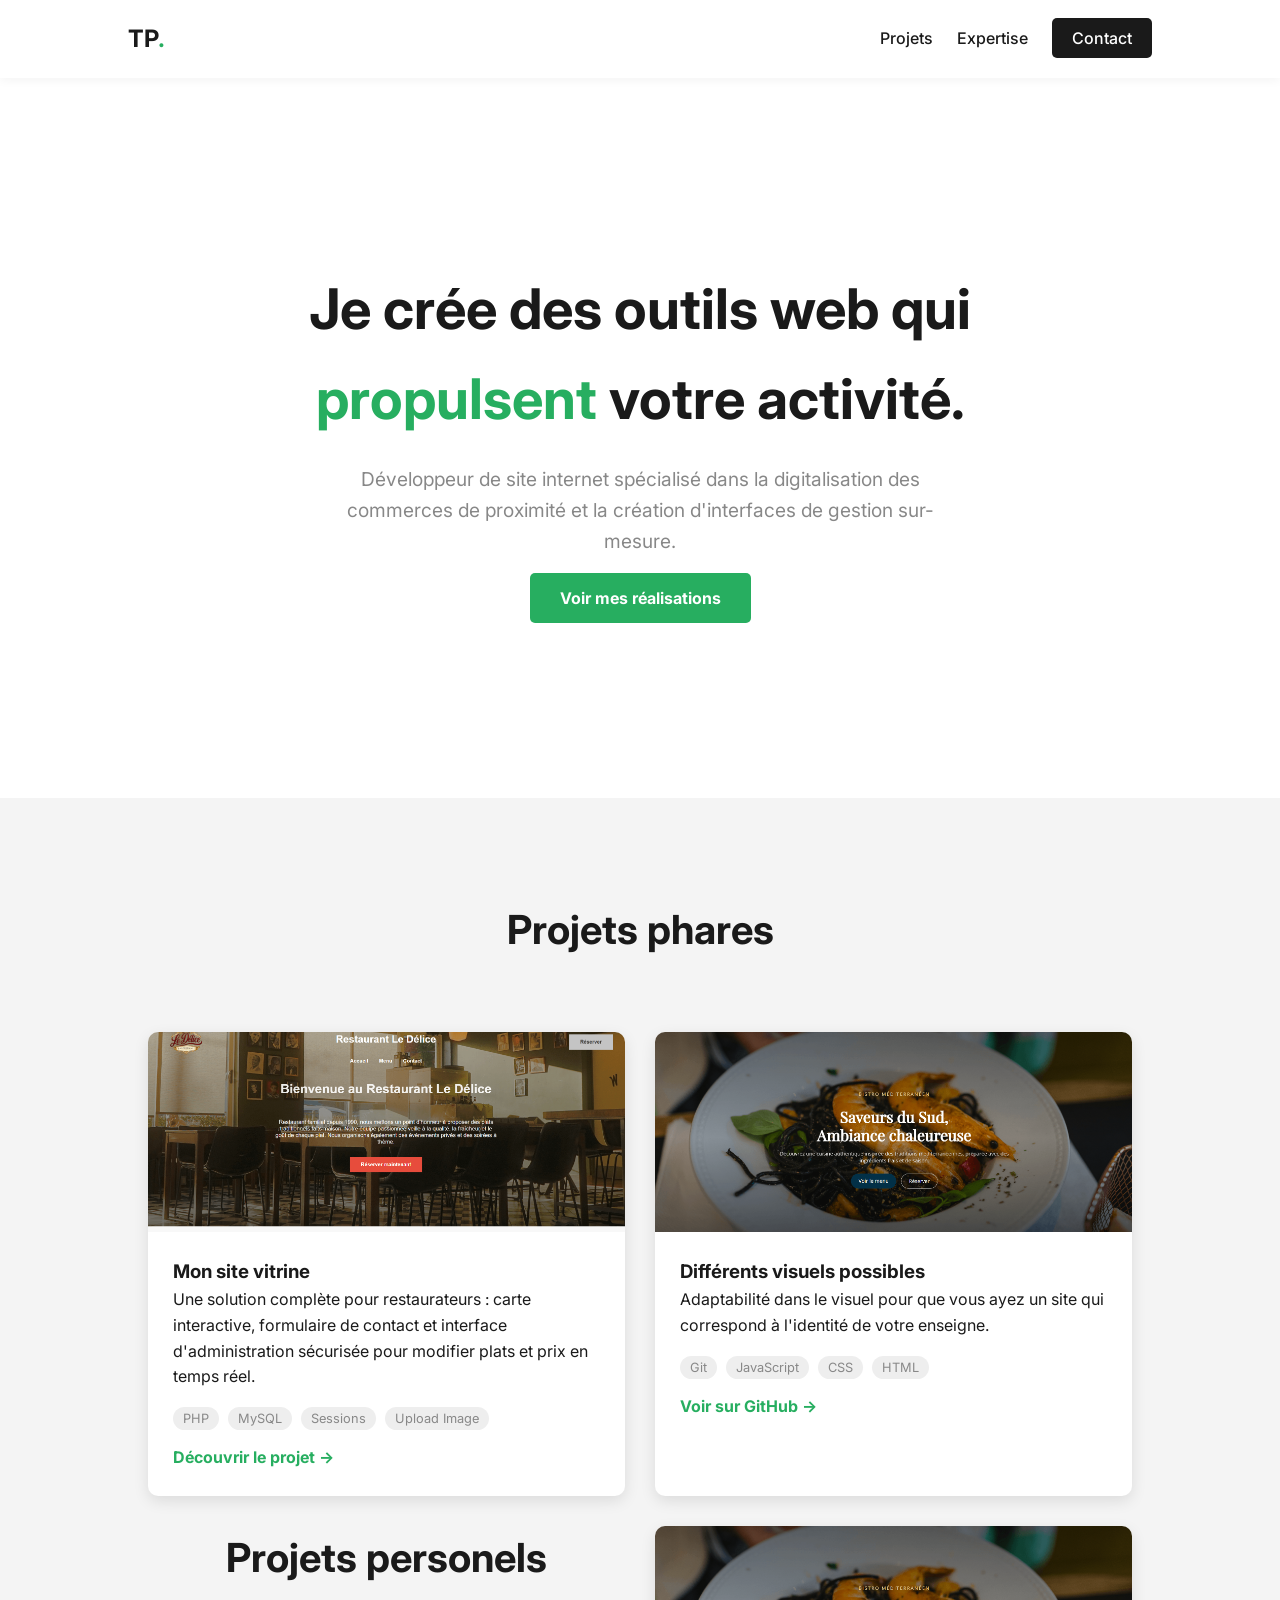
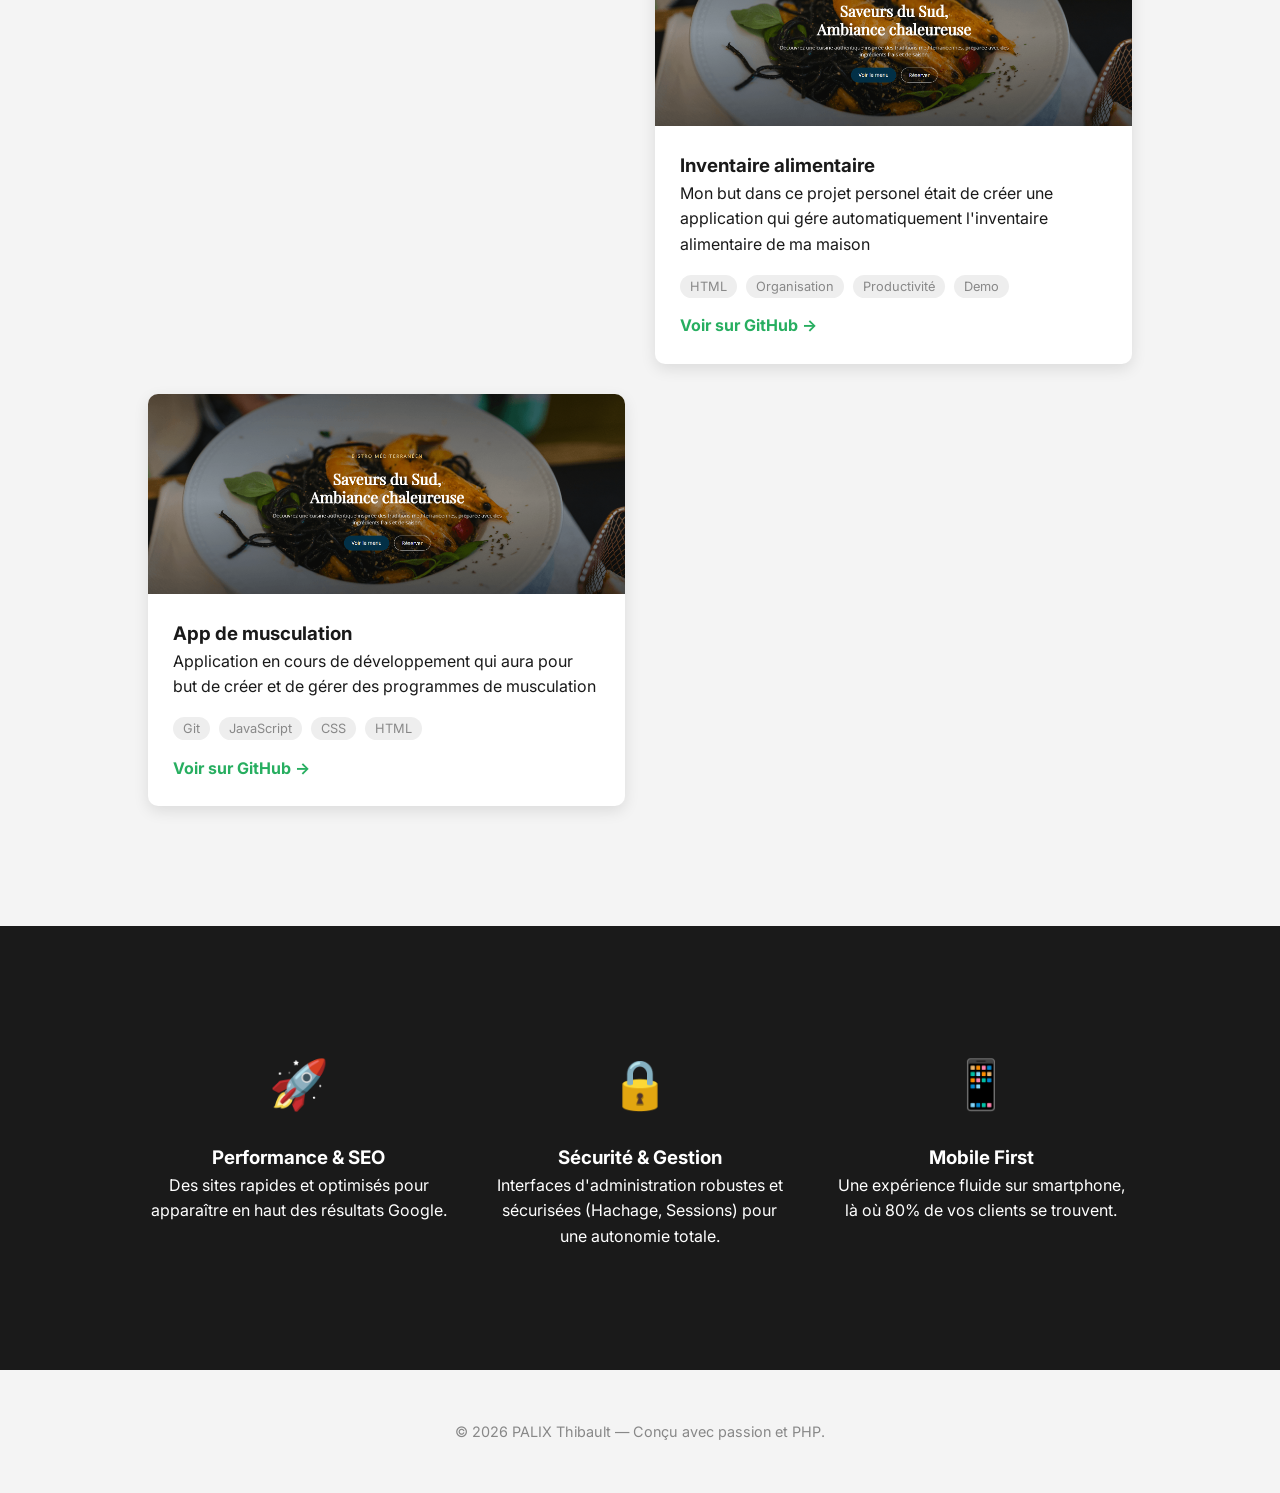
==== index.html @ ed9b83f7 "Update index.html" ====
<!DOCTYPE html>
<html lang="fr">
<head>
    <meta charset="UTF-8">
    <meta name="viewport" content="width=device-width, initial-scale=1.0">
    <title>PALIX Thibault | Développeur de Solutions Web</title>
    <link rel="stylesheet" href="style.css">
    <link href="https://fonts.googleapis.com/css2?family=Inter:wght@400;700&display=swap" rel="stylesheet">
</head>
<body>

    <nav>
        <div class="logo">TP<span>.</span></div>
        <div class="links">
            <a href="#projets">Projets</a>
            <a href="#services">Expertise</a>
            <a href="mailto:thibaultpalixpro@gmail.com" class="btn-contact">Contact</a>
        </div>
    </nav>

    <header>
        <div class="hero">
            <h1>Je crée des outils web qui <span>propulsent</span> votre activité.</h1>
            <p>Développeur de site internet spécialisé dans la digitalisation des commerces de proximité et la création d'interfaces de gestion sur-mesure.</p>
            <a href="#projets" class="cta">Voir mes réalisations</a>
        </div>
    </header>

    <section id="projets">
        <h2>Projets phares</h2>
        <div class="grid">
            <div class="card">
                <div class="card-img" style="background-image: url('./image/capture-ordi.png');"></div>
                <div class="card-content">
                    <h3>Mon site vitrine</h3>
                    <p>Une solution complète pour restaurateurs : carte interactive, formulaire de contact et interface d'administration 
                        sécurisée pour modifier plats et prix en temps réel.</p>
                    <div class="tags">
                        <span>PHP</span> <span>MySQL</span> <span>Sessions</span> <span>Upload Image</span>
                    </div>
                    <a href="./site-vitrine.html" class="view-project">Découvrir le projet →</a>
                </div>
            </div>

            <div class="card">
                <div class="card-img" style="background-image: url('./image/page-github.png');"></div>
                <div class="card-content">
                    <h3>Différents visuels possibles</h3>
                    <p>Adaptabilité dans le visuel pour que vous ayez un site qui correspond à l'identité de votre enseigne.</p>
                    <div class="tags">
                        <span>Git</span> <span>JavaScript</span> <span>CSS</span> <span>HTML</span>
                    </div>
                    <a href="https://asylhum74.github.io/Exemple-site-web-restaurant/" target="_blank" class="view-project">Voir sur GitHub →</a>
                </div>
            </div>
            
            <h2>Projets personels</h2>
            <div class="card">
                <div class="card-img" style="background-image: url('./image/page-github.png');"></div>
                <div class="card-content">
                    <h3>Inventaire alimentaire</h3>
                    <p>Mon but dans ce projet personel était de créer une application qui gére automatiquement l'inventaire alimentaire de ma maison</p>
                    <div class="tags">
                        <span>HTML</span> <span>Organisation</span> <span>Productivité</span> <span>Demo</span>
                    </div>
                    <a href="https://asylhum74.github.io/inventaire-alimentaire/" target="_blank" class="view-project">Voir sur GitHub →</a>
                </div>
            </div>
            <div class="card">
                <div class="card-img" style="background-image: url('./image/page-github.png');"></div>
                <div class="card-content">
                    <h3>App de musculation</h3>
                    <p>Application en cours de développement qui aura pour but de créer et de gérer des programmes de musculation</p>
                    <div class="tags">
                        <span>Git</span> <span>JavaScript</span> <span>CSS</span> <span>HTML</span>
                    </div>
                    <a href="https://asylhum74.github.io/suivi-nutrition-musculation/" target="_blank" class="view-project">Voir sur GitHub →</a>
                </div>
            </div>
        </div>
    </section>

    <section id="services">
        <div class="services-container">
            <div class="service">
                <div class="icon">🚀</div>
                <h3>Performance & SEO</h3>
                <p>Des sites rapides et optimisés pour apparaître en haut des résultats Google.</p>
            </div>
            <div class="service">
                <div class="icon">🔒</div>
                <h3>Sécurité & Gestion</h3>
                <p>Interfaces d'administration robustes et sécurisées (Hachage, Sessions) pour une autonomie totale.</p>
            </div>
            <div class="service">
                <div class="icon">📱</div>
                <h3>Mobile First</h3>
                <p>Une expérience fluide sur smartphone, là où 80% de vos clients se trouvent.</p>
            </div>
        </div>
    </section>

    <footer>
        <p>© 2026 PALIX Thibault — Conçu avec passion et PHP.</p>
    </footer>

</body>
</html>
---- style.css ----
:root {
    --primary: #27ae60;
    --dark: #1a1a1a;
    --light: #f4f4f4;
    --gray: #888;
}

* { margin: 0; padding: 0; box-sizing: border-box; }
body { font-family: 'Inter', sans-serif; line-height: 1.6; color: var(--dark); background: var(--light); scroll-behavior: smooth; }

/* Navigation */
nav { display: flex; justify-content: space-between; align-items: center; padding: 20px 10%; background: white; position: sticky; top: 0; z-index: 1000; box-shadow: 0 2px 10px rgba(0,0,0,0.05); }
.logo { font-size: 1.5rem; font-weight: bold; }
.logo span { color: var(--primary); }
.links a { text-decoration: none; color: var(--dark); margin-left: 20px; font-weight: 500; }
.btn-contact { background: var(--dark); color: white !important; padding: 10px 20px; border-radius: 5px; }

/*--------- PAGE PRINCIPAL -------------------*/

/* Hero Section */
header { height: 80vh; display: flex; align-items: center; justify-content: center; text-align: center; background: white; padding: 0 10%; }
.hero h1 { font-size: 3.5rem; margin-bottom: 20px; max-width: 800px; }
.hero h1 span { color: var(--primary); }
.hero p { font-size: 1.2rem; color: var(--gray); max-width: 600px; margin: 0 auto 30px; }
.cta { background: var(--primary); color: white; padding: 15px 30px; text-decoration: none; border-radius: 5px; font-weight: bold; }

/* Grille de projets */
#projets { padding: 100px 10%; }
h2 { font-size: 2.5rem; margin-bottom: 50px; text-align: center; }
.grid {display: grid; grid-template-columns: repeat(2, 1fr); gap: 30px; padding: 20px; }
.card { background: white; border-radius: 10px; overflow: hidden; transition: transform 0.3s; box-shadow: 0 5px 15px rgba(0,0,0,0.1); }
.card:hover { transform: translateY(-10px); }
.card-img { height: 200px; background-size: cover; background-position: center; background-color: #ddd; }
.card-content { padding: 25px; }
.tags { margin: 15px 0; }
.tags span { font-size: 0.8rem; background: #eee; padding: 4px 10px; border-radius: 20px; margin-right: 5px; color: var(--gray); }
.view-project { color: var(--primary); text-decoration: none; font-weight: bold; }

/* Services */
#services { background: var(--dark); color: white; padding: 100px 10%; }
.services-container { display: flex; justify-content: space-around; flex-wrap: wrap; text-align: center; }
.service { flex: 1; min-width: 250px; padding: 20px; }
.service .icon { font-size: 3rem; margin-bottom: 20px; }

/*--------- PAGE SITE VITRINE -------------------*/
.container {padding: 50px 10%; background: var(--light); }
.grid-details {display: grid; grid-template-columns: repeat(2, 1fr); gap: 30px; }

/* Header */
.project-header {height: 40vh !important; display: flex; align-items: center; justify-content: center; text-align: center; background: white; padding: 0 10%;
    color: black; }
.project-header h1 { font-size: 3.5rem; margin-bottom: 20px; max-width: 800px; }
.project-header h1 span { color: var(--primary); }

/* Card description*/
.features-list {list-style: none; margin-top: 15px; }
.features-list li {margin-bottom: 8px; font-weight: 500; }

/* Card lien vers site*/
.highlight-card {background: var(--dark) !important; color: white; text-align: center; display: flex; align-items: center; justify-content: center; }
.highlight-card h3 { color: var(--primary); }
.small-text {font-size: 0.85rem; color: var(--gray); margin-top: 10px; }

/* Card formulaire */
.step-slider {display: flex !important; flex-direction: row !important; overflow-x: auto !important; overflow-y: hidden !important; gap: 20px; padding: 20px 10px;
    align-items: flex-start !important; scroll-snap-type: x mandatory; }
.step {flex: 0 0 92% !important; flex-shrink: 0 !important; height: auto !important; display: block !important; background: #fff; scroll-snap-align: center; }
.img-full {display: block !important; width: 100% !important; height: auto !important; max-height: none !important; object-fit: contain !important;
    border-radius: 8px; box-shadow: 0 4px 12px rgba(0,0,0,0.1); }
.step-slider::-webkit-scrollbar { height: 6px; }
.step-slider::-webkit-scrollbar-thumb { background: #27ae60; border-radius: 10px; }
.step-badge {display: inline-block; margin-bottom: 15px; background: var(--primary); color: white; padding: 5px 15px; border-radius: 20px; font-size: 0.8rem;
    font-weight: bold; }
.step-desc {margin-top: 15px; font-weight: 500; color: var(--dark); }

/*Footer*/
footer { text-align: center; padding: 50px; color: var(--gray); font-size: 0.9rem; }


/* Responsive */
@media (max-width: 768px) {
    .hero h1 { font-size: 2.2rem; }
}
@media (max-width: 768px) {
    .grid {
        grid-template-columns: 1fr;
    }
}

@media (max-width: 600px) {
    .step-gallery {
        grid-template-columns: 1fr;
    }
    .img-step {
        height: auto;
    }
    nav {
        padding: 20px 5px;
    }
}

@media (max-width: 900px) {
    .grid-details {
        grid-template-columns: 1fr;
    }
}
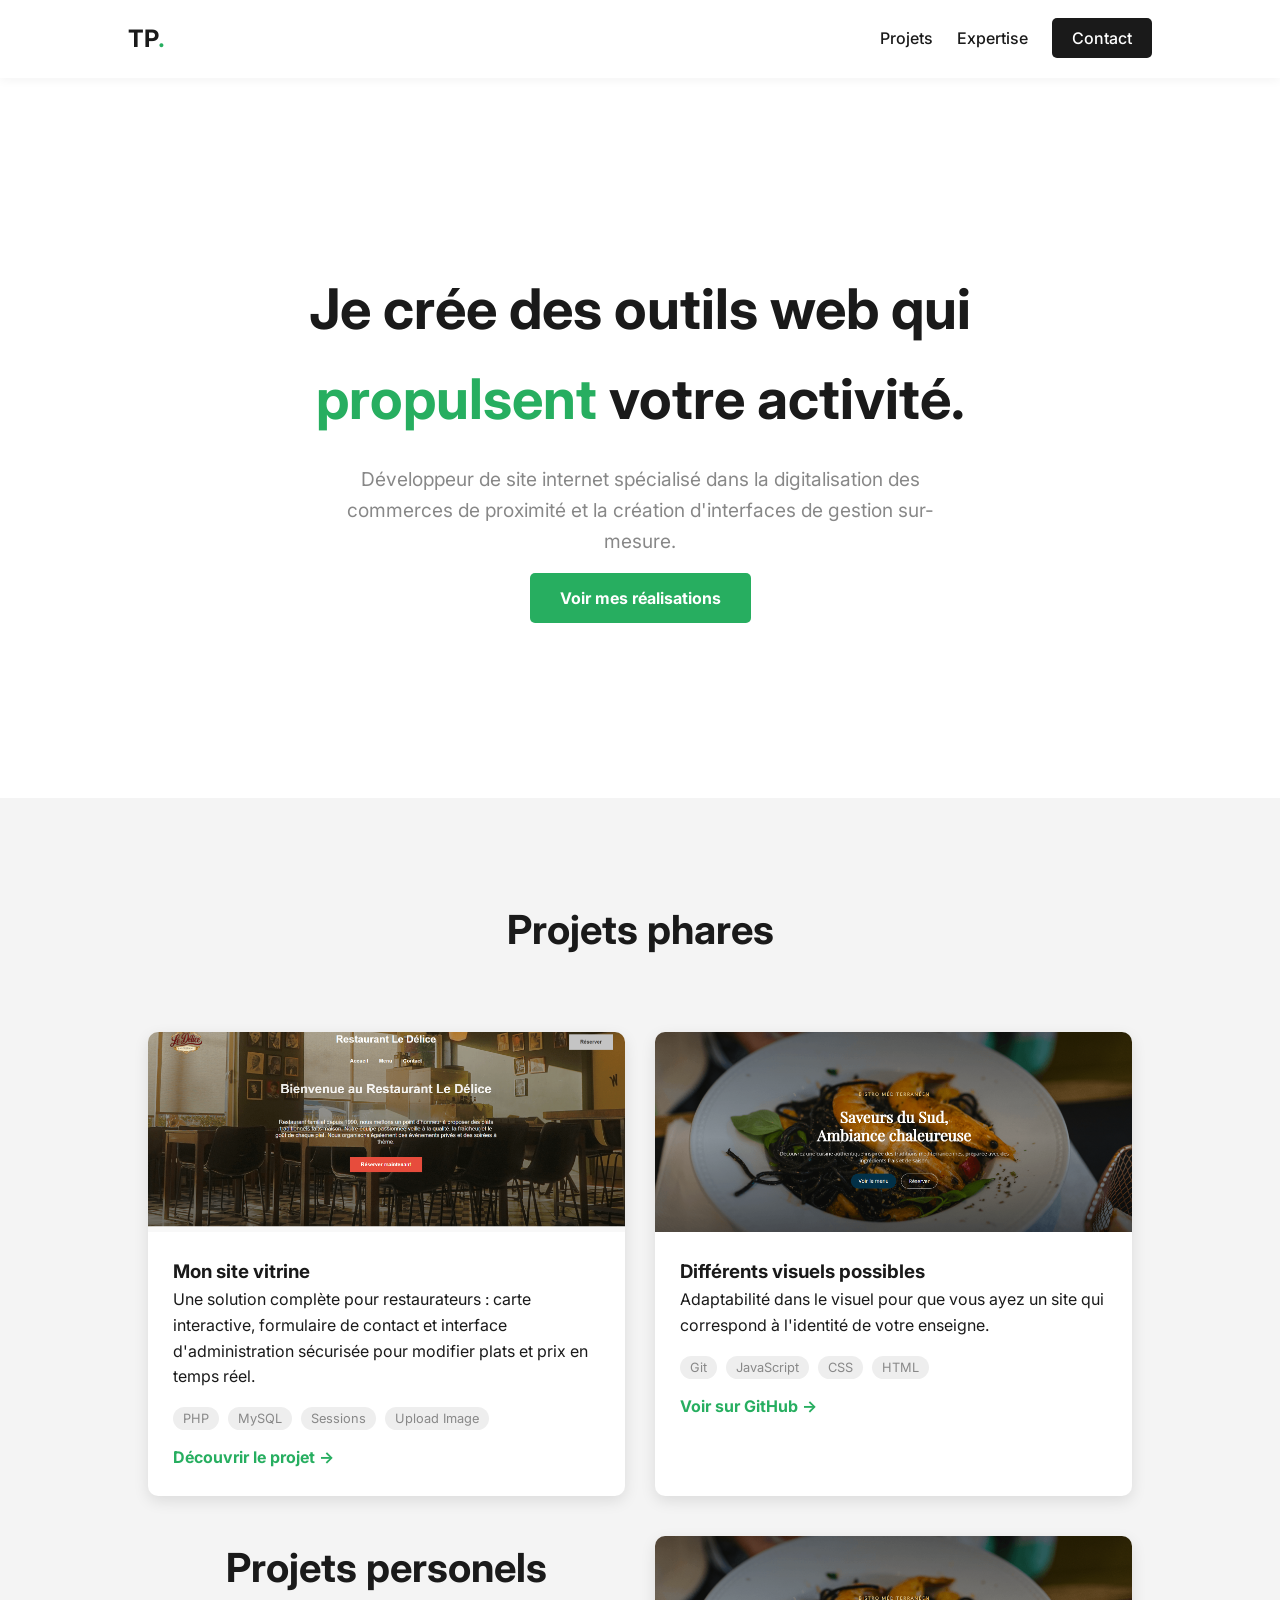
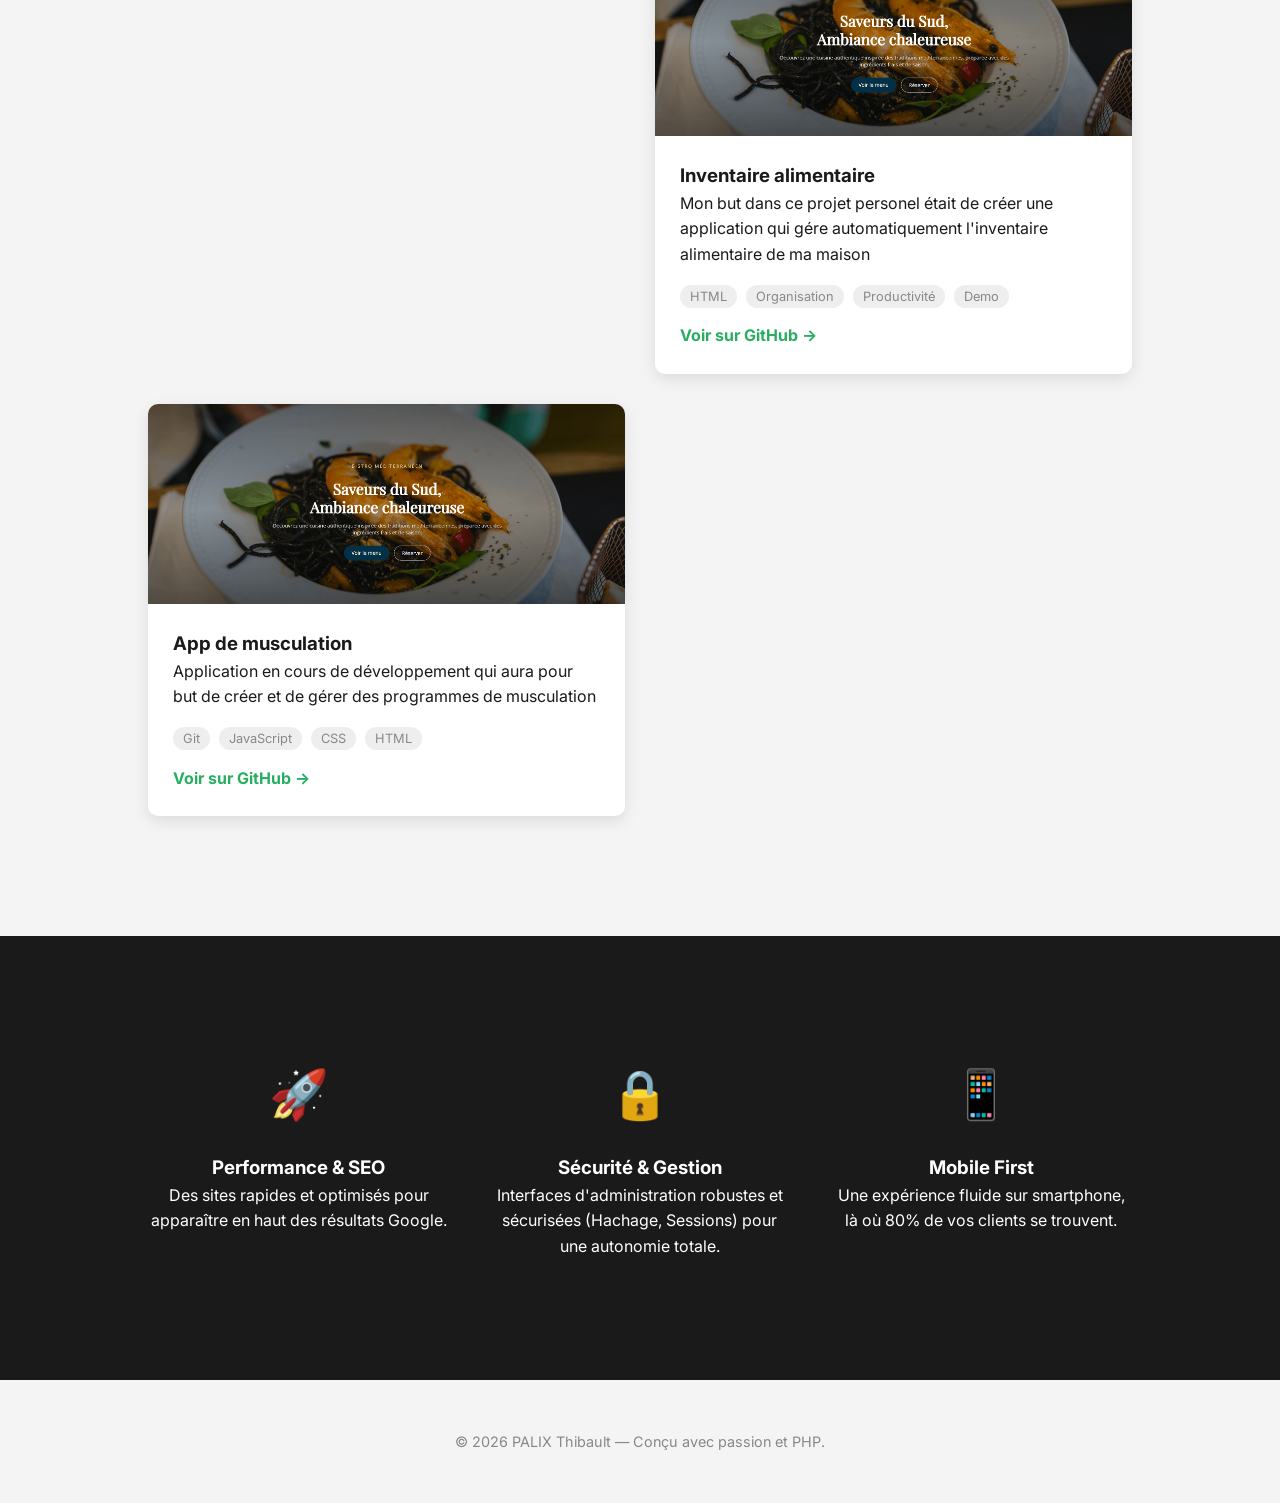
==== commit a968832b: "Update index.html" ====
--- a/index.html
+++ b/index.html
@@ -53,31 +53,32 @@
                     <a href="https://asylhum74.github.io/Exemple-site-web-restaurant/" target="_blank" class="view-project">Voir sur GitHub →</a>
                 </div>
             </div>
-            
+        </div>
+        <div class="grid">
             <h2>Projets personels</h2>
-            <div class="card">
-                <div class="card-img" style="background-image: url('./image/page-github.png');"></div>
-                <div class="card-content">
-                    <h3>Inventaire alimentaire</h3>
-                    <p>Mon but dans ce projet personel était de créer une application qui gére automatiquement l'inventaire alimentaire de ma maison</p>
-                    <div class="tags">
-                        <span>HTML</span> <span>Organisation</span> <span>Productivité</span> <span>Demo</span>
+                <div class="card">
+                    <div class="card-img" style="background-image: url('./image/page-github.png');"></div>
+                    <div class="card-content">
+                        <h3>Inventaire alimentaire</h3>
+                        <p>Mon but dans ce projet personel était de créer une application qui gére automatiquement l'inventaire alimentaire de ma maison</p>
+                        <div class="tags">
+                            <span>HTML</span> <span>Organisation</span> <span>Productivité</span> <span>Demo</span>
+                        </div>
+                        <a href="https://asylhum74.github.io/inventaire-alimentaire/" target="_blank" class="view-project">Voir sur GitHub →</a>
                     </div>
-                    <a href="https://asylhum74.github.io/inventaire-alimentaire/" target="_blank" class="view-project">Voir sur GitHub →</a>
+                </div>
+                <div class="card">
+                    <div class="card-img" style="background-image: url('./image/page-github.png');"></div>
+                    <div class="card-content">
+                        <h3>App de musculation</h3>
+                        <p>Application en cours de développement qui aura pour but de créer et de gérer des programmes de musculation</p>
+                        <div class="tags">
+                            <span>Git</span> <span>JavaScript</span> <span>CSS</span> <span>HTML</span>
+                        </div>
+                        <a href="https://asylhum74.github.io/suivi-nutrition-musculation/" target="_blank" class="view-project">Voir sur GitHub →</a>
+                    </div>
                 </div>
             </div>
-            <div class="card">
-                <div class="card-img" style="background-image: url('./image/page-github.png');"></div>
-                <div class="card-content">
-                    <h3>App de musculation</h3>
-                    <p>Application en cours de développement qui aura pour but de créer et de gérer des programmes de musculation</p>
-                    <div class="tags">
-                        <span>Git</span> <span>JavaScript</span> <span>CSS</span> <span>HTML</span>
-                    </div>
-                    <a href="https://asylhum74.github.io/suivi-nutrition-musculation/" target="_blank" class="view-project">Voir sur GitHub →</a>
-                </div>
-            </div>
-        </div>
     </section>
 
     <section id="services">
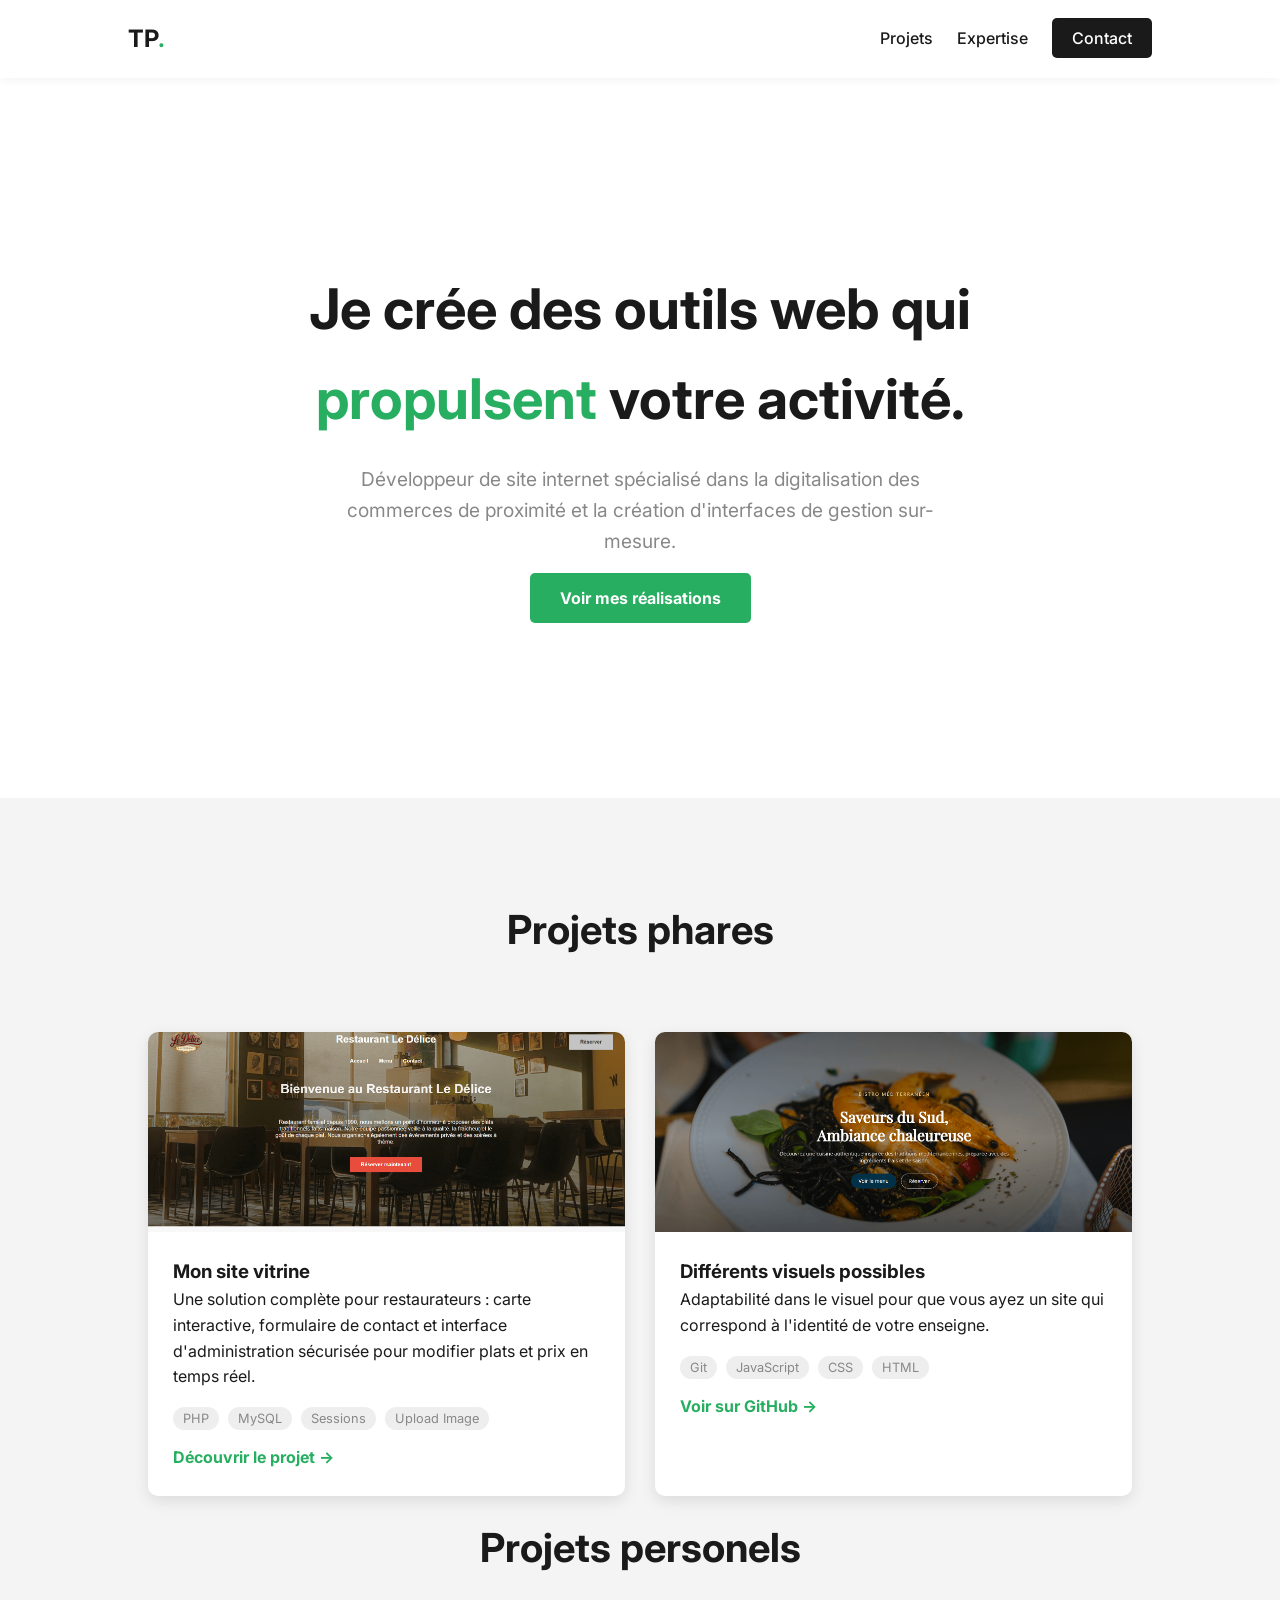
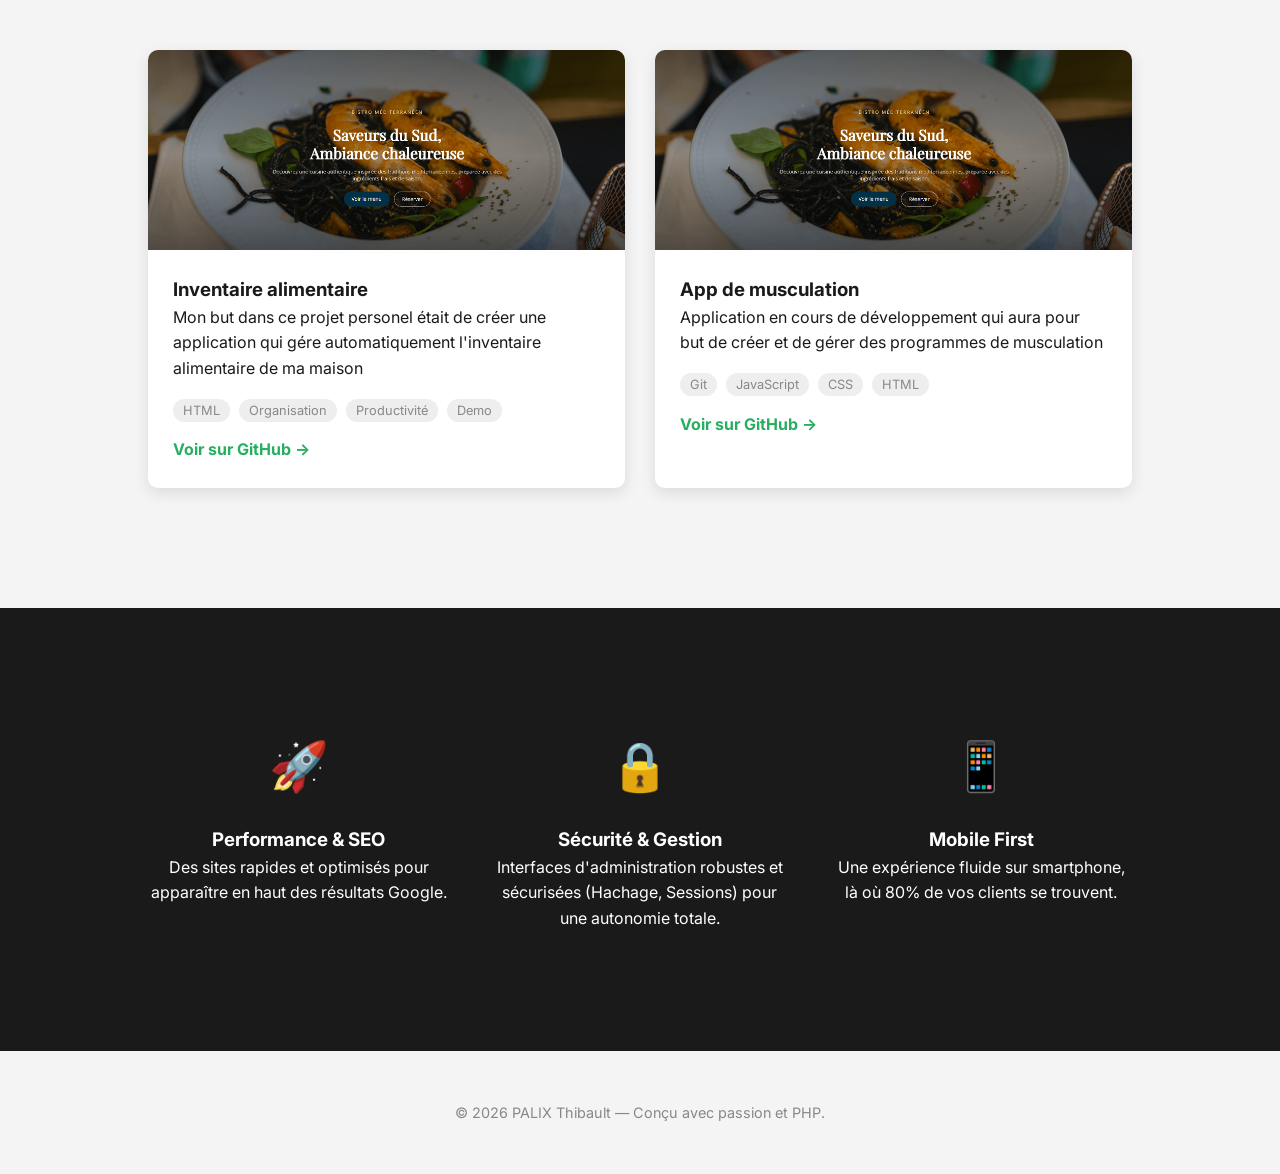
==== commit 8b392a55: "Update index.html" ====
--- a/index.html
+++ b/index.html
@@ -54,8 +54,8 @@
                 </div>
             </div>
         </div>
+        <h2>Projets personels</h2>
         <div class="grid">
-            <h2>Projets personels</h2>
                 <div class="card">
                     <div class="card-img" style="background-image: url('./image/page-github.png');"></div>
                     <div class="card-content">
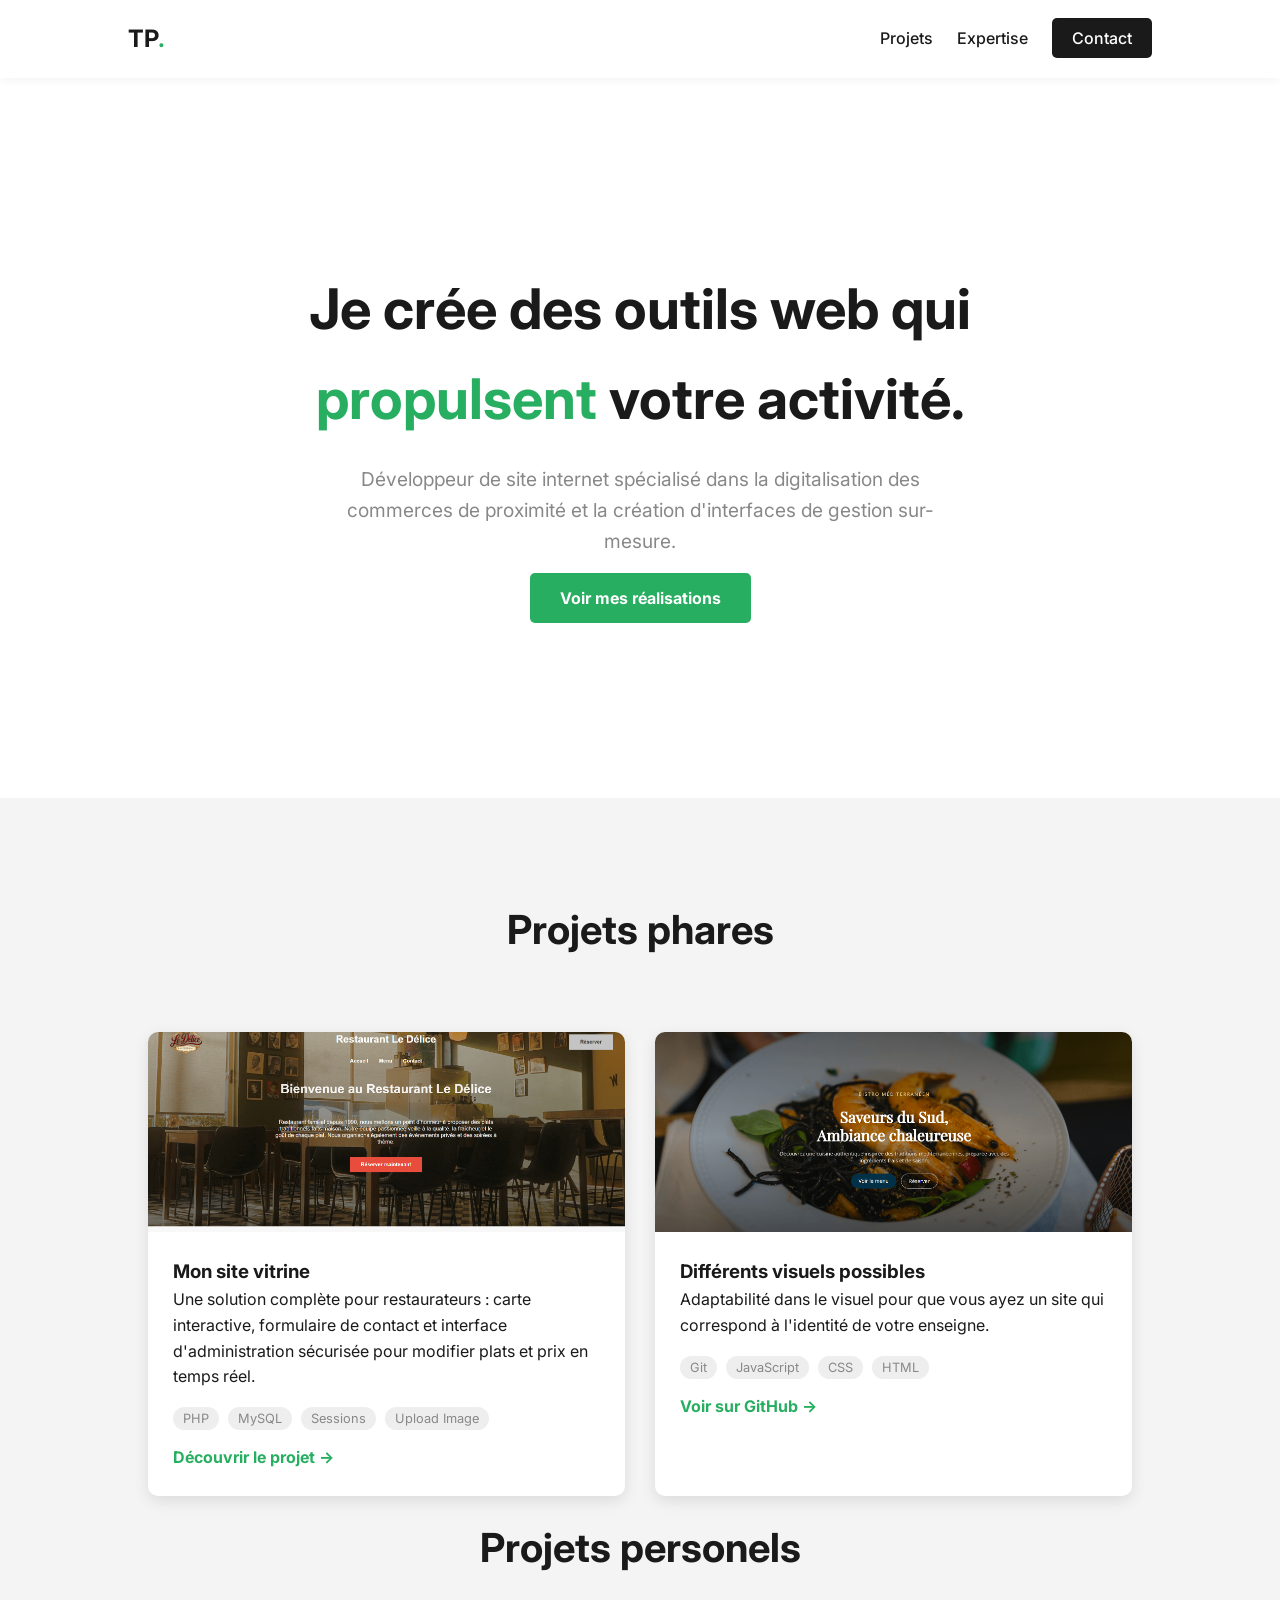
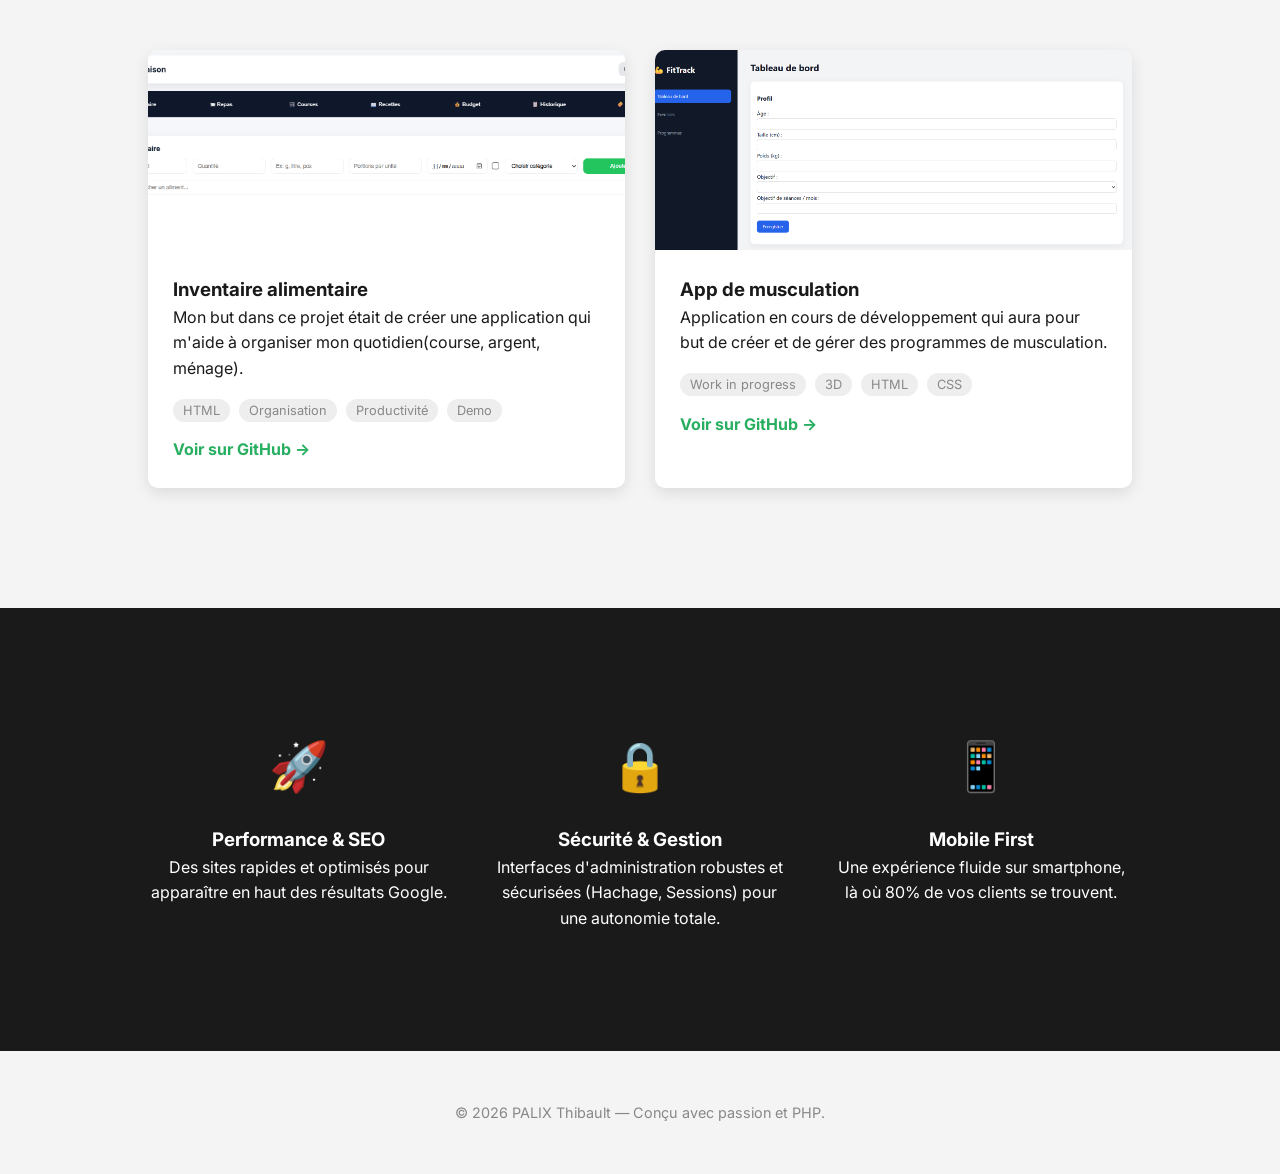
==== commit a1e14a8a: "Update index.html" ====
--- a/index.html
+++ b/index.html
@@ -57,10 +57,10 @@
         <h2>Projets personels</h2>
         <div class="grid">
                 <div class="card">
-                    <div class="card-img" style="background-image: url('./image/page-github.png');"></div>
+                    <div class="card-img" style="background-image: url('./image/inventaire-alimentaire.png');"></div>
                     <div class="card-content">
                         <h3>Inventaire alimentaire</h3>
-                        <p>Mon but dans ce projet personel était de créer une application qui gére automatiquement l'inventaire alimentaire de ma maison</p>
+                        <p>Mon but dans ce projet était de créer une application qui m'aide à organiser mon quotidien(course, argent, ménage).</p>
                         <div class="tags">
                             <span>HTML</span> <span>Organisation</span> <span>Productivité</span> <span>Demo</span>
                         </div>
@@ -68,12 +68,12 @@
                     </div>
                 </div>
                 <div class="card">
-                    <div class="card-img" style="background-image: url('./image/page-github.png');"></div>
+                    <div class="card-img" style="background-image: url('./image/musculation.png');"></div>
                     <div class="card-content">
                         <h3>App de musculation</h3>
-                        <p>Application en cours de développement qui aura pour but de créer et de gérer des programmes de musculation</p>
+                        <p>Application en cours de développement qui aura pour but de créer et de gérer des programmes de musculation.</p>
                         <div class="tags">
-                            <span>Git</span> <span>JavaScript</span> <span>CSS</span> <span>HTML</span>
+                            <span>Work in progress</span> <span>3D</span> <span>HTML</span> <span>CSS</span>
                         </div>
                         <a href="https://asylhum74.github.io/suivi-nutrition-musculation/" target="_blank" class="view-project">Voir sur GitHub →</a>
                     </div>
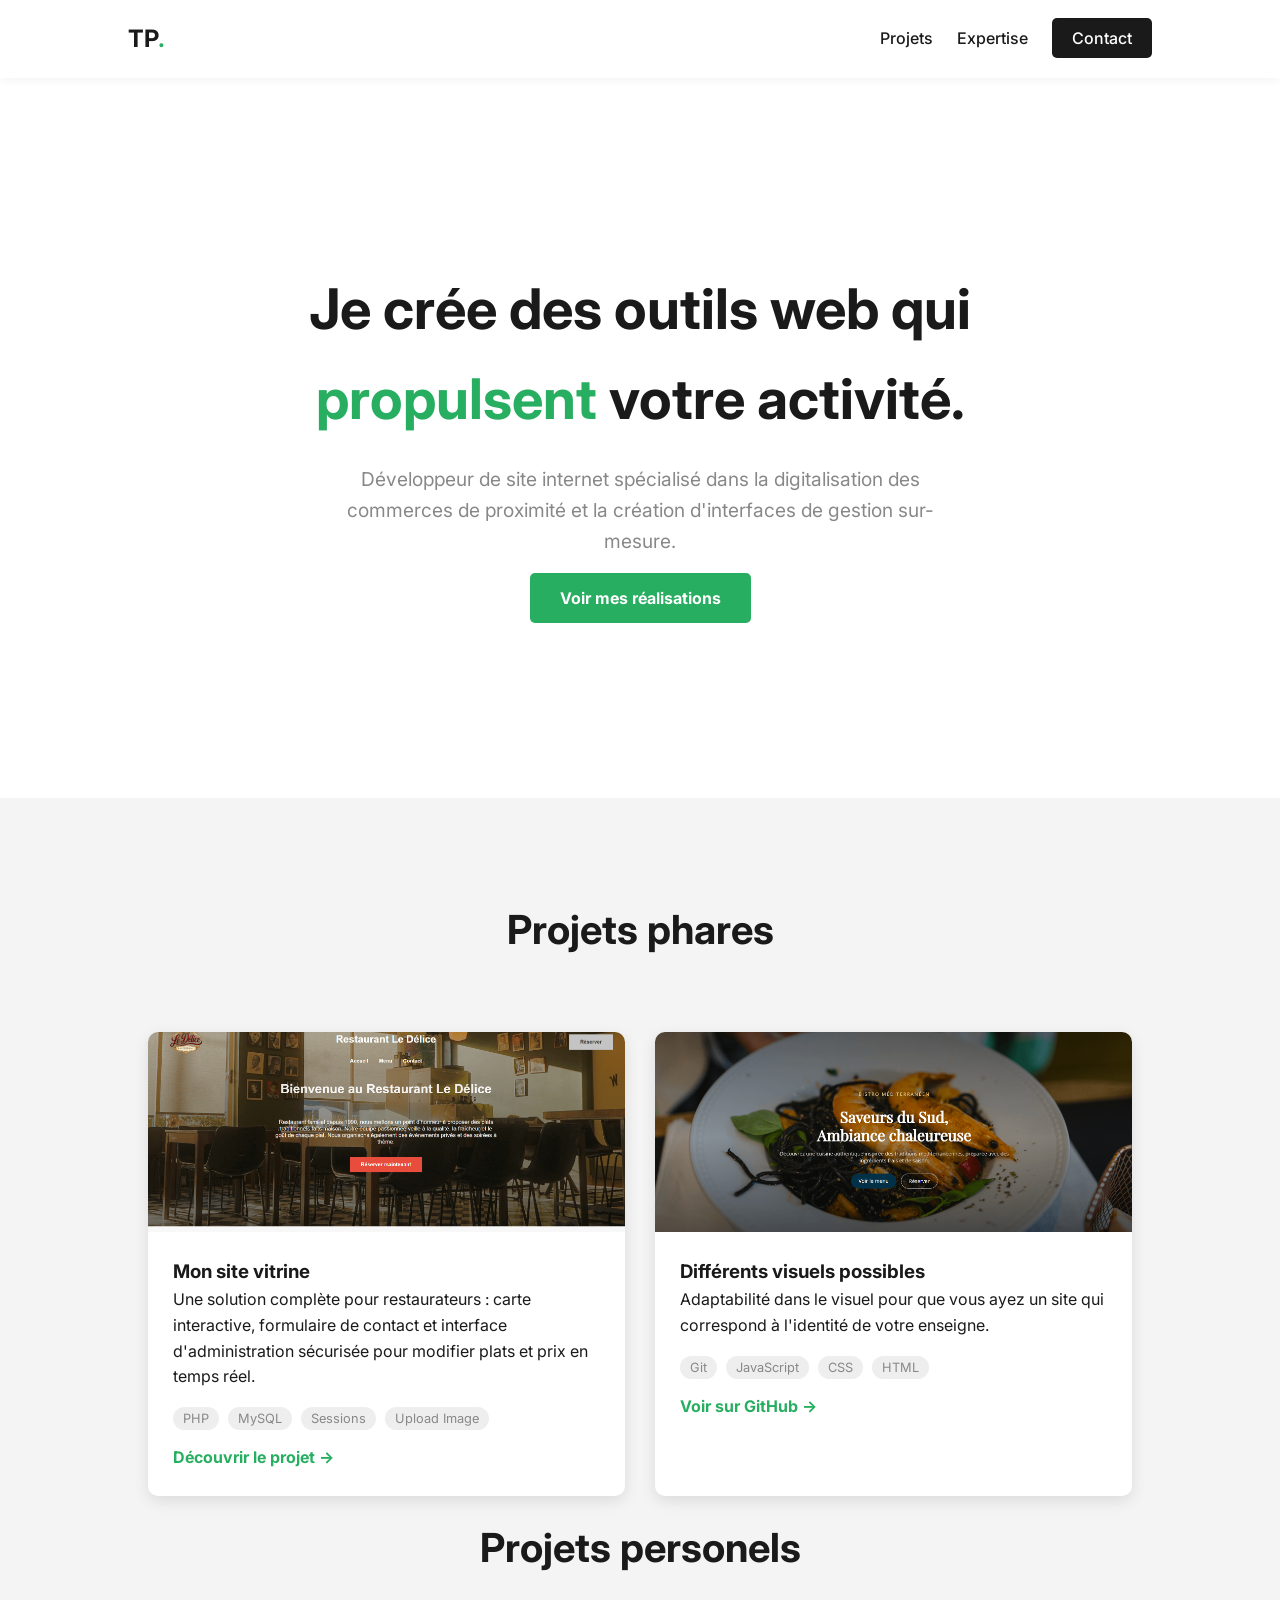
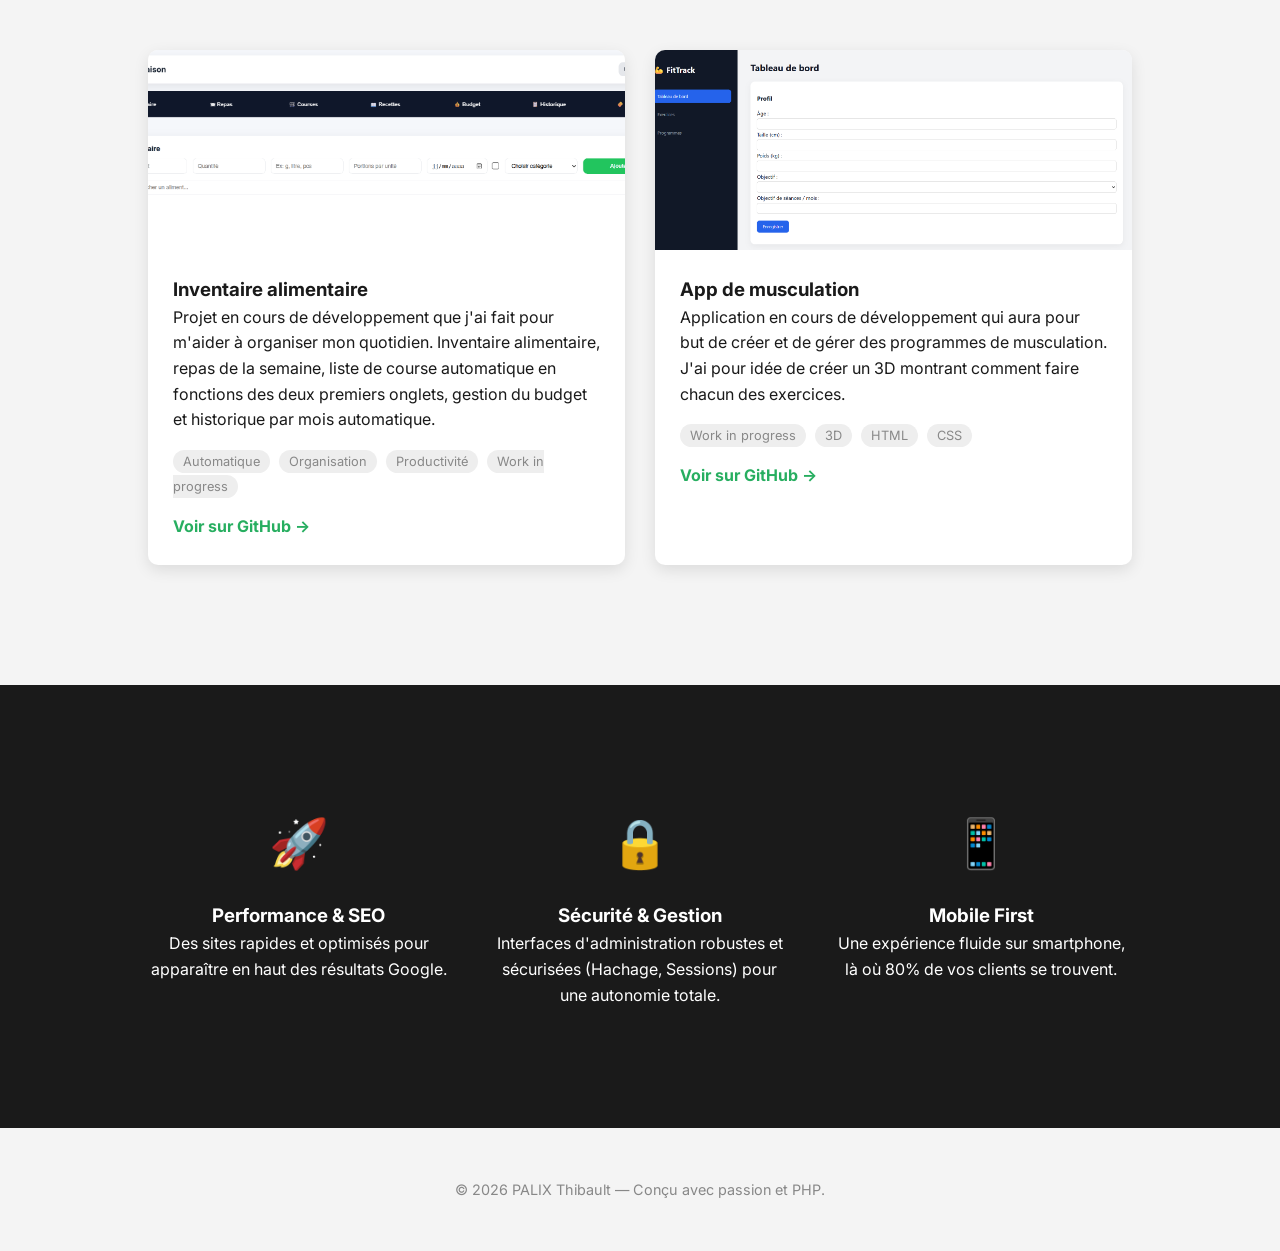
==== commit 1449076f: "Update index.html" ====
--- a/index.html
+++ b/index.html
@@ -60,9 +60,10 @@
                     <div class="card-img" style="background-image: url('./image/inventaire-alimentaire.png');"></div>
                     <div class="card-content">
                         <h3>Inventaire alimentaire</h3>
-                        <p>Mon but dans ce projet était de créer une application qui m'aide à organiser mon quotidien(course, argent, ménage).</p>
+                        <p>Projet en cours de développement que j'ai fait pour m'aider à organiser mon quotidien. Inventaire alimentaire, repas de la semaine, 
+                        liste de course automatique en fonctions des deux premiers onglets, gestion du budget et historique par mois automatique.</p>
                         <div class="tags">
-                            <span>HTML</span> <span>Organisation</span> <span>Productivité</span> <span>Demo</span>
+                            <span>Automatique</span> <span>Organisation</span> <span>Productivité</span> <span>Work in progress</span>
                         </div>
                         <a href="https://asylhum74.github.io/inventaire-alimentaire/" target="_blank" class="view-project">Voir sur GitHub →</a>
                     </div>
@@ -71,7 +72,8 @@
                     <div class="card-img" style="background-image: url('./image/musculation.png');"></div>
                     <div class="card-content">
                         <h3>App de musculation</h3>
-                        <p>Application en cours de développement qui aura pour but de créer et de gérer des programmes de musculation.</p>
+                        <p>Application en cours de développement qui aura pour but de créer et de gérer des programmes de musculation. J'ai pour idée de créer
+                        un 3D montrant comment faire chacun des exercices.</p>
                         <div class="tags">
                             <span>Work in progress</span> <span>3D</span> <span>HTML</span> <span>CSS</span>
                         </div>
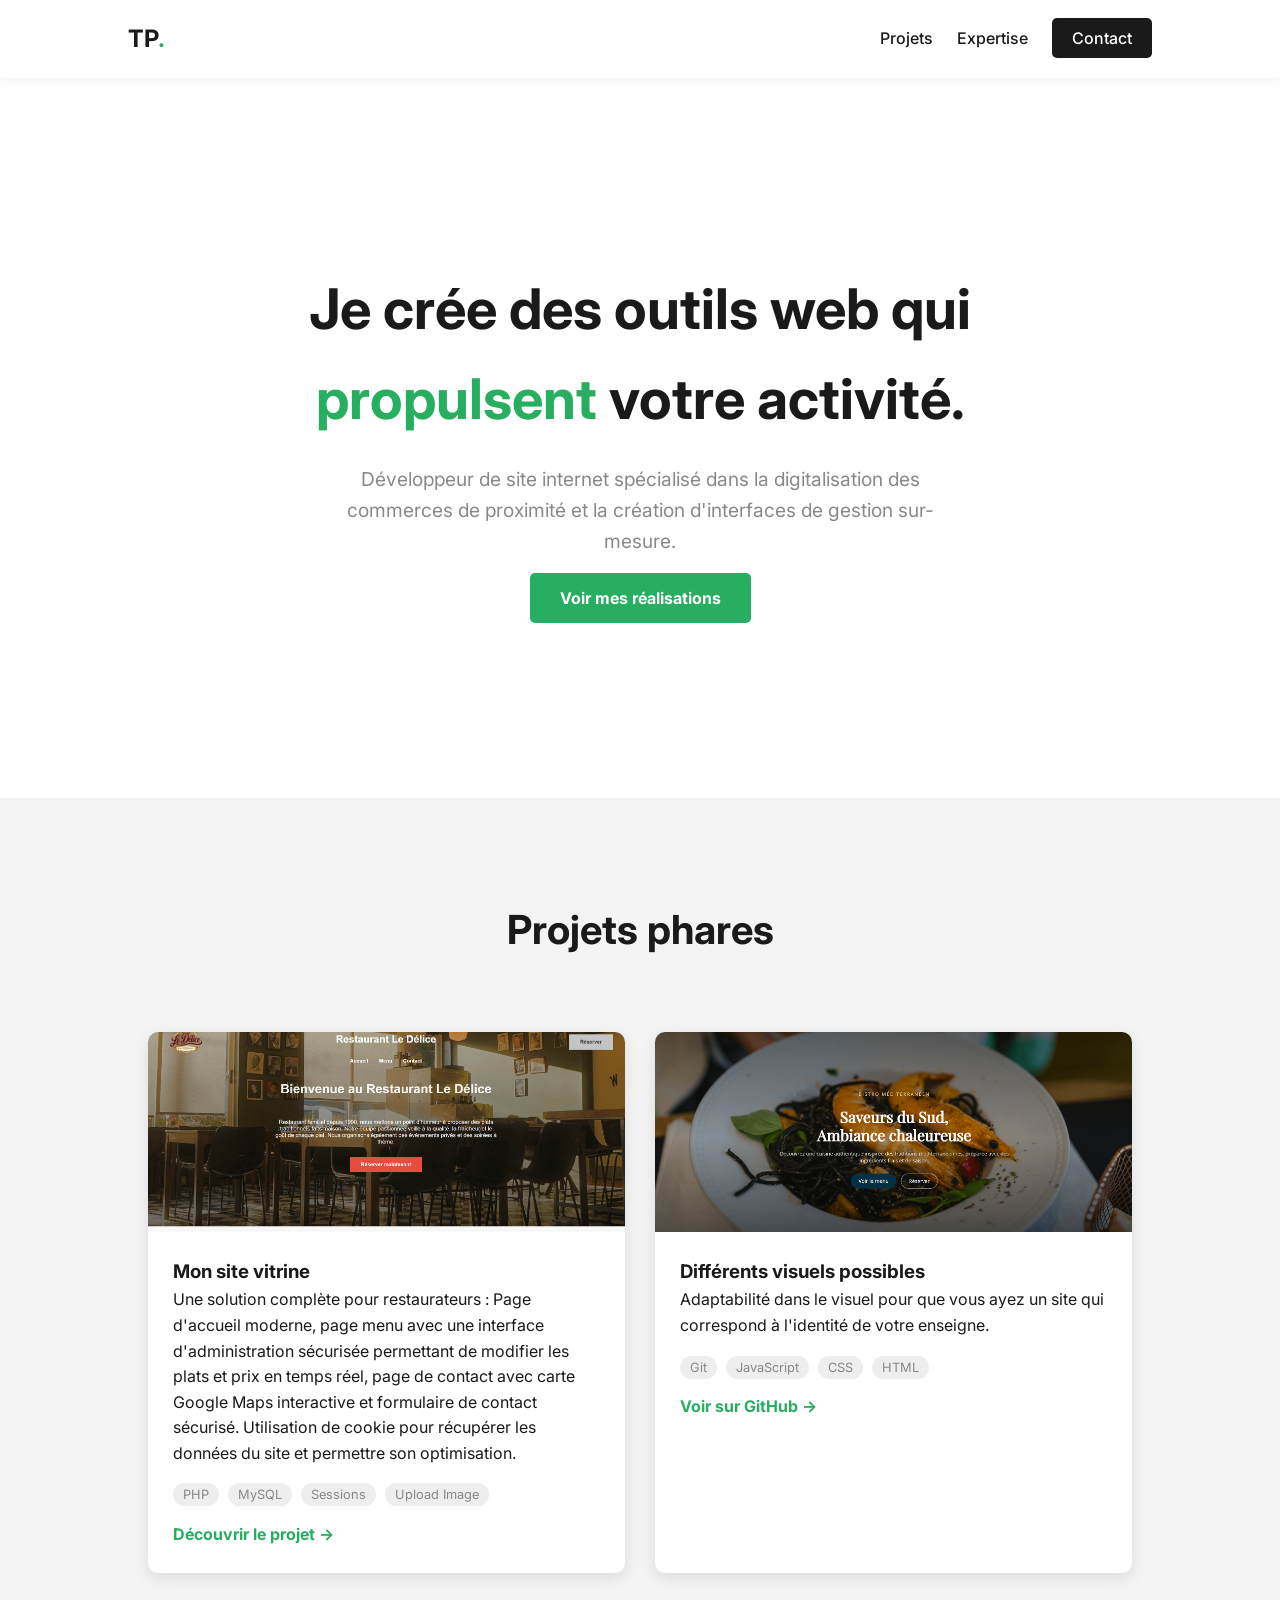
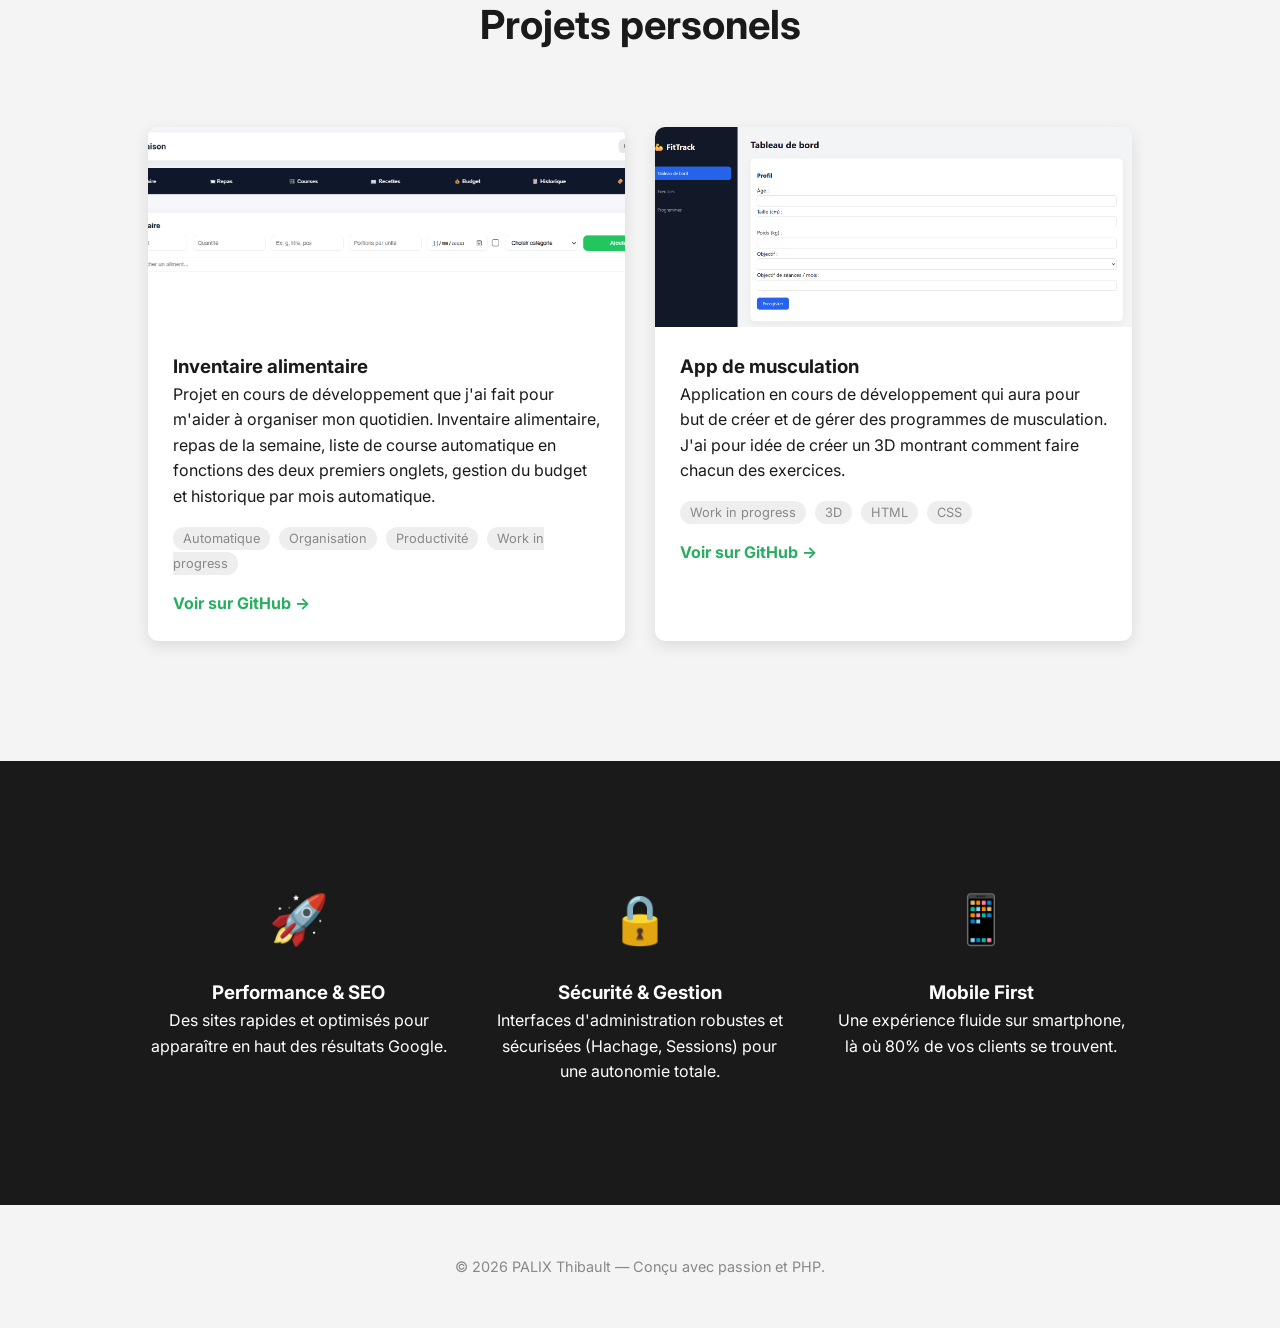
==== commit fe5b86fd: "Update index.html" ====
--- a/index.html
+++ b/index.html
@@ -33,8 +33,9 @@
                 <div class="card-img" style="background-image: url('./image/capture-ordi.png');"></div>
                 <div class="card-content">
                     <h3>Mon site vitrine</h3>
-                    <p>Une solution complète pour restaurateurs : carte interactive, formulaire de contact et interface d'administration 
-                        sécurisée pour modifier plats et prix en temps réel.</p>
+                    <p>Une solution complète pour restaurateurs : Page d'accueil moderne, page menu avec une interface d'administration sécurisée permettant de 
+                        modifier les plats et prix en temps réel, page de contact avec carte Google Maps interactive et formulaire de contact sécurisé. 
+                        Utilisation de cookie pour récupérer les données du site et permettre son optimisation.</p>
                     <div class="tags">
                         <span>PHP</span> <span>MySQL</span> <span>Sessions</span> <span>Upload Image</span>
                     </div>
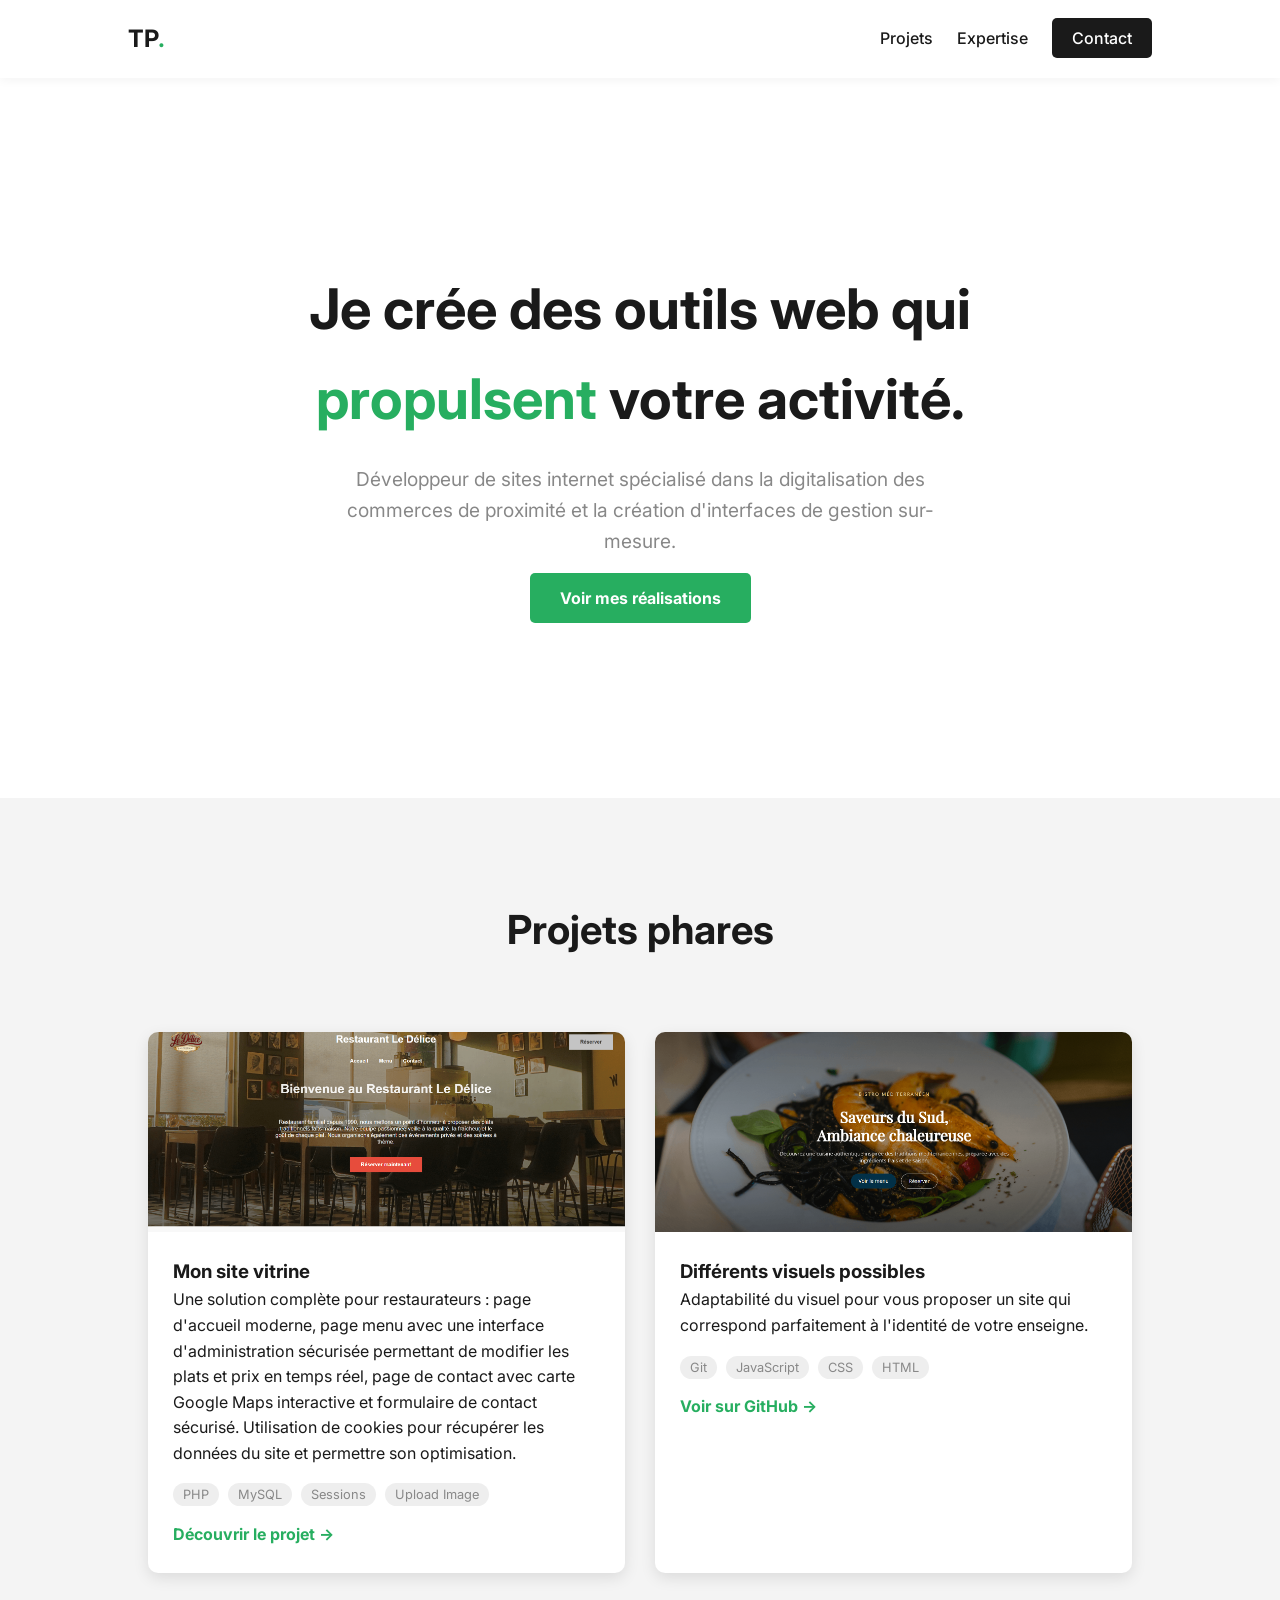
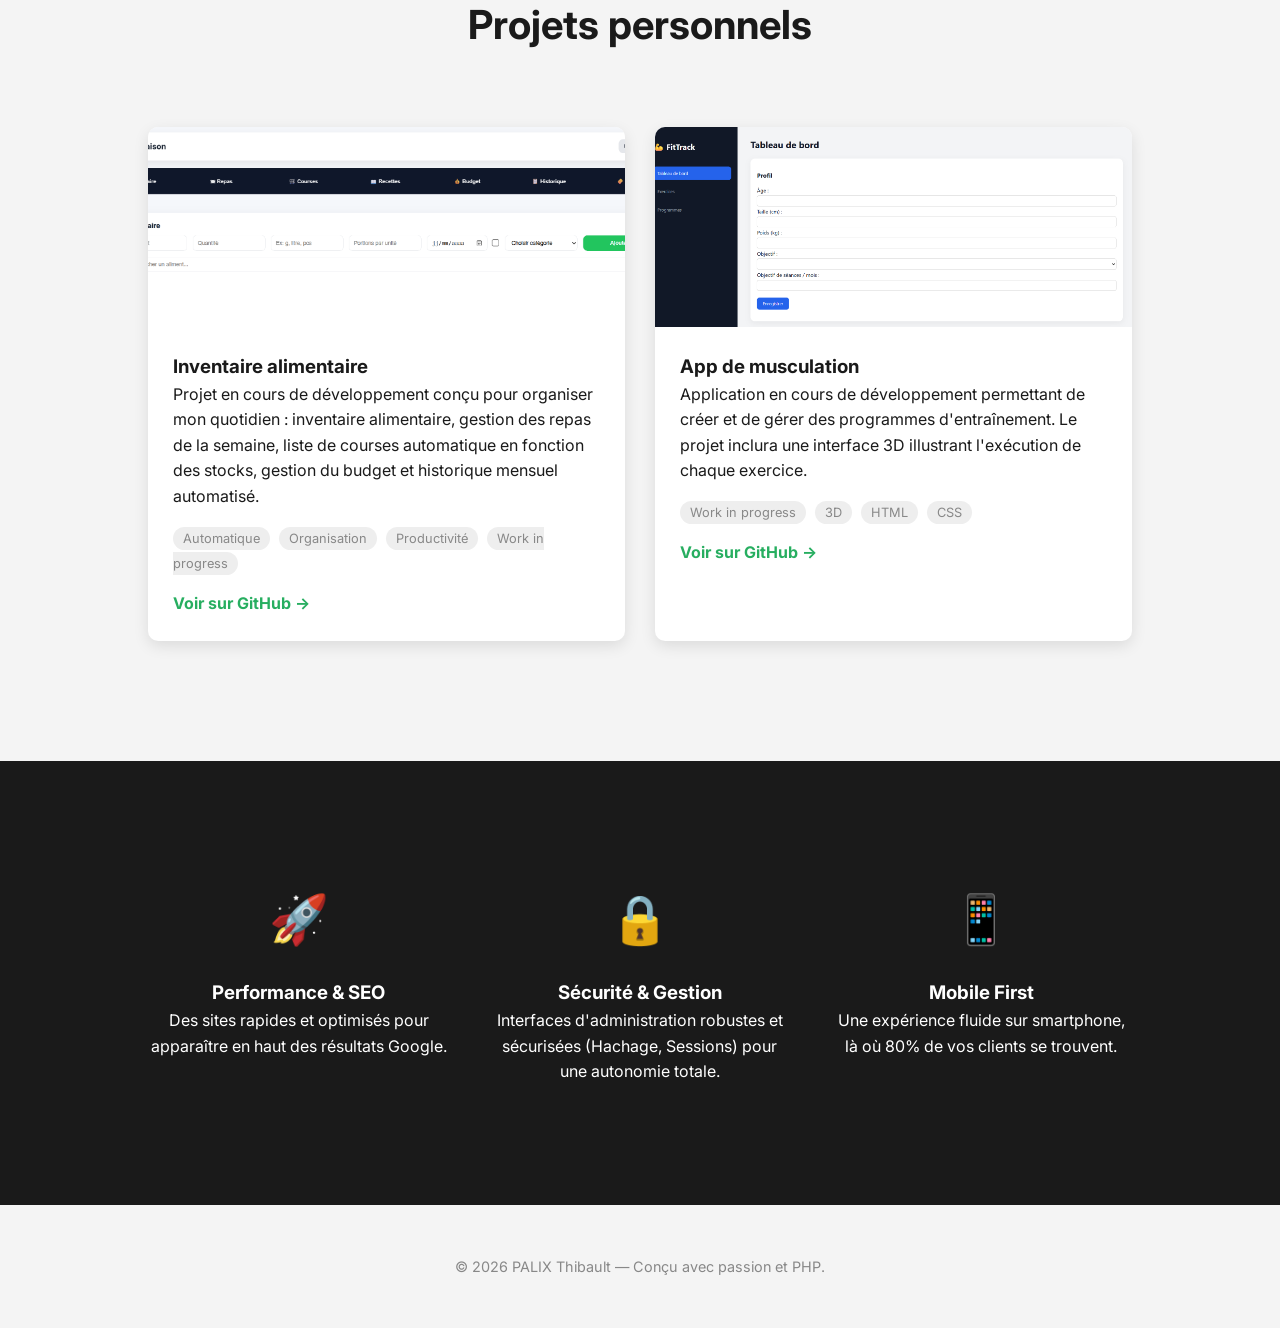
==== commit 38d587b2: "Update index.html" ====
--- a/index.html
+++ b/index.html
@@ -21,7 +21,7 @@
     <header>
         <div class="hero">
             <h1>Je crée des outils web qui <span>propulsent</span> votre activité.</h1>
-            <p>Développeur de site internet spécialisé dans la digitalisation des commerces de proximité et la création d'interfaces de gestion sur-mesure.</p>
+            <p>Développeur de sites internet spécialisé dans la digitalisation des commerces de proximité et la création d'interfaces de gestion sur-mesure.</p>
             <a href="#projets" class="cta">Voir mes réalisations</a>
         </div>
     </header>
@@ -33,9 +33,9 @@
                 <div class="card-img" style="background-image: url('./image/capture-ordi.png');"></div>
                 <div class="card-content">
                     <h3>Mon site vitrine</h3>
-                    <p>Une solution complète pour restaurateurs : Page d'accueil moderne, page menu avec une interface d'administration sécurisée permettant de 
-                        modifier les plats et prix en temps réel, page de contact avec carte Google Maps interactive et formulaire de contact sécurisé. 
-                        Utilisation de cookie pour récupérer les données du site et permettre son optimisation.</p>
+                    <p>Une solution complète pour restaurateurs : page d'accueil moderne, page menu avec une interface d'administration sécurisée permettant 
+                        de modifier les plats et prix en temps réel, page de contact avec carte Google Maps interactive et formulaire de contact sécurisé. 
+                        Utilisation de cookies pour récupérer les données du site et permettre son optimisation.</p>
                     <div class="tags">
                         <span>PHP</span> <span>MySQL</span> <span>Sessions</span> <span>Upload Image</span>
                     </div>
@@ -47,7 +47,7 @@
                 <div class="card-img" style="background-image: url('./image/page-github.png');"></div>
                 <div class="card-content">
                     <h3>Différents visuels possibles</h3>
-                    <p>Adaptabilité dans le visuel pour que vous ayez un site qui correspond à l'identité de votre enseigne.</p>
+                    <p>Adaptabilité du visuel pour vous proposer un site qui correspond parfaitement à l'identité de votre enseigne.</p>
                     <div class="tags">
                         <span>Git</span> <span>JavaScript</span> <span>CSS</span> <span>HTML</span>
                     </div>
@@ -55,14 +55,14 @@
                 </div>
             </div>
         </div>
-        <h2>Projets personels</h2>
+        <h2>Projets personnels</h2>
         <div class="grid">
                 <div class="card">
                     <div class="card-img" style="background-image: url('./image/inventaire-alimentaire.png');"></div>
                     <div class="card-content">
                         <h3>Inventaire alimentaire</h3>
-                        <p>Projet en cours de développement que j'ai fait pour m'aider à organiser mon quotidien. Inventaire alimentaire, repas de la semaine, 
-                        liste de course automatique en fonctions des deux premiers onglets, gestion du budget et historique par mois automatique.</p>
+                        <p>Projet en cours de développement conçu pour organiser mon quotidien : inventaire alimentaire, gestion des repas de la semaine, 
+                            liste de courses automatique en fonction des stocks, gestion du budget et historique mensuel automatisé.</p>
                         <div class="tags">
                             <span>Automatique</span> <span>Organisation</span> <span>Productivité</span> <span>Work in progress</span>
                         </div>
@@ -73,8 +73,8 @@
                     <div class="card-img" style="background-image: url('./image/musculation.png');"></div>
                     <div class="card-content">
                         <h3>App de musculation</h3>
-                        <p>Application en cours de développement qui aura pour but de créer et de gérer des programmes de musculation. J'ai pour idée de créer
-                        un 3D montrant comment faire chacun des exercices.</p>
+                        <p>Application en cours de développement permettant de créer et de gérer des programmes d'entraînement. Le projet inclura 
+                            une interface 3D illustrant l'exécution de chaque exercice.</p>
                         <div class="tags">
                             <span>Work in progress</span> <span>3D</span> <span>HTML</span> <span>CSS</span>
                         </div>
